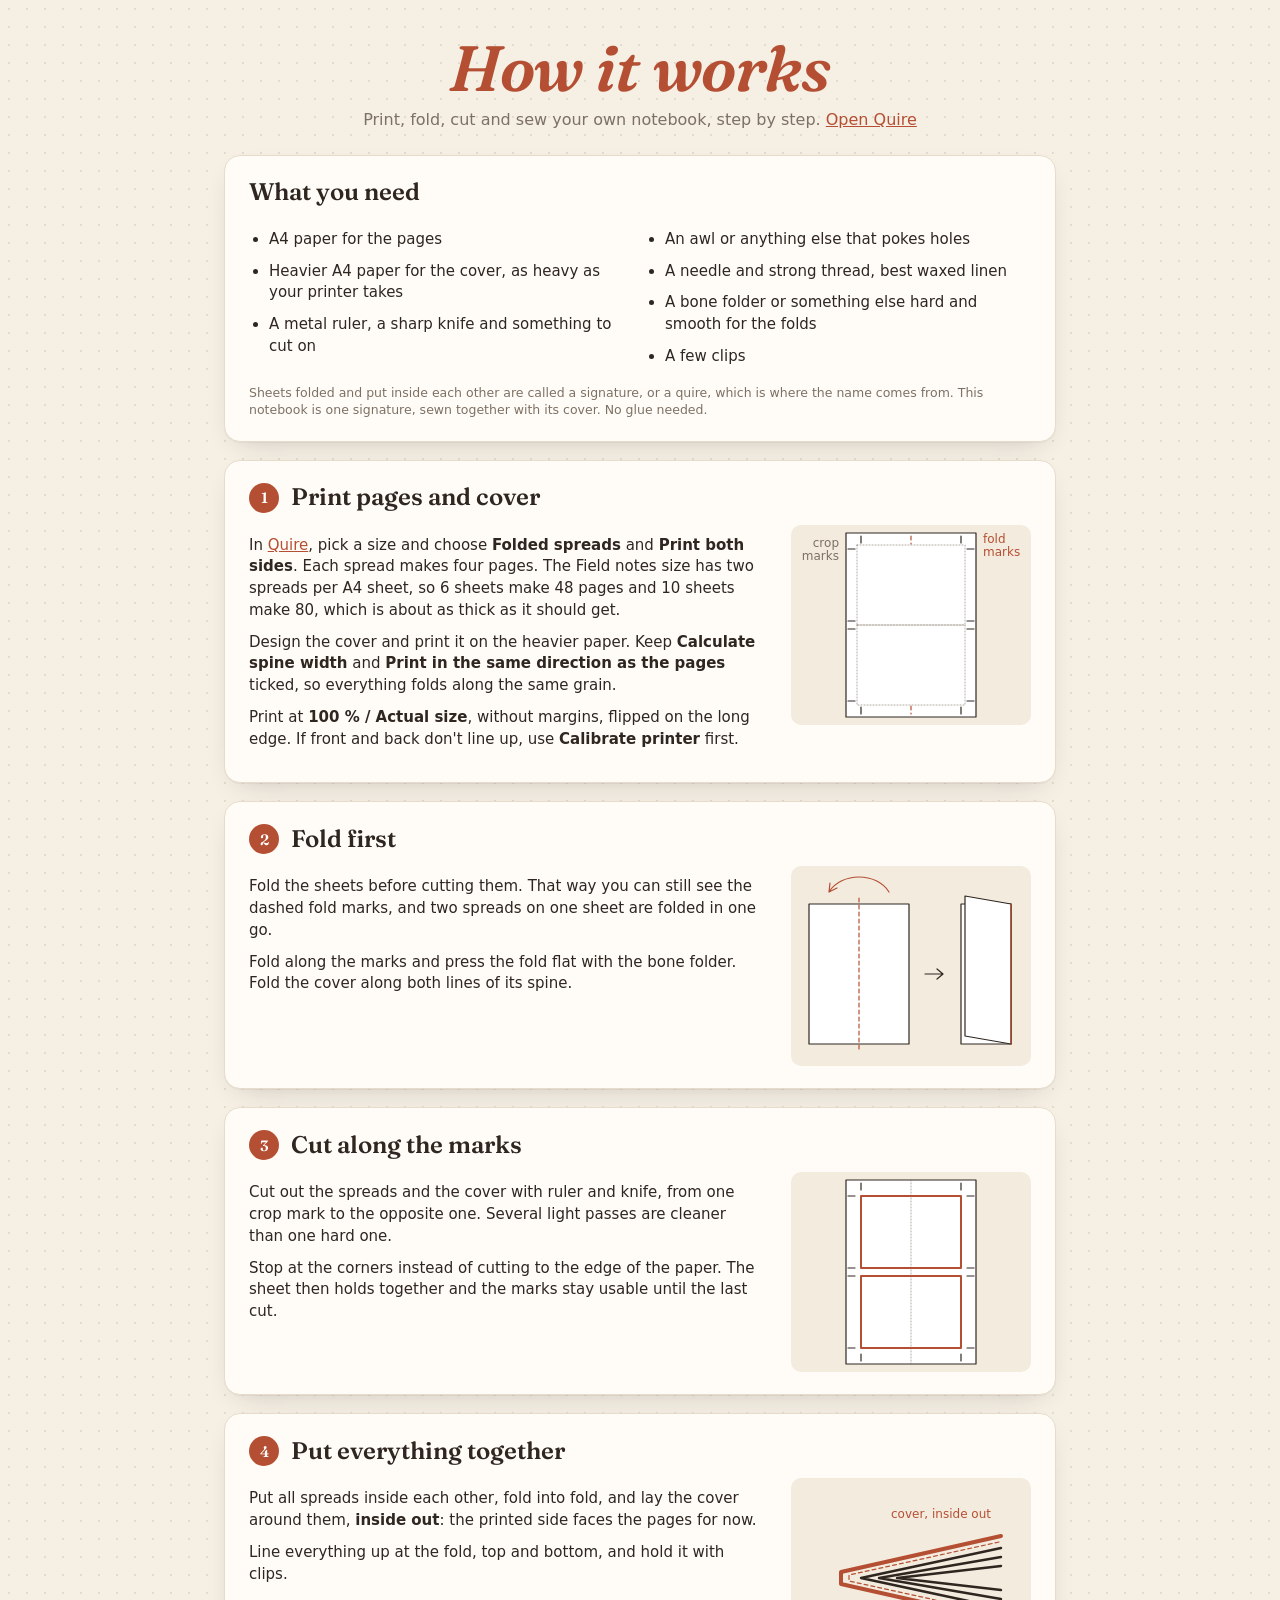
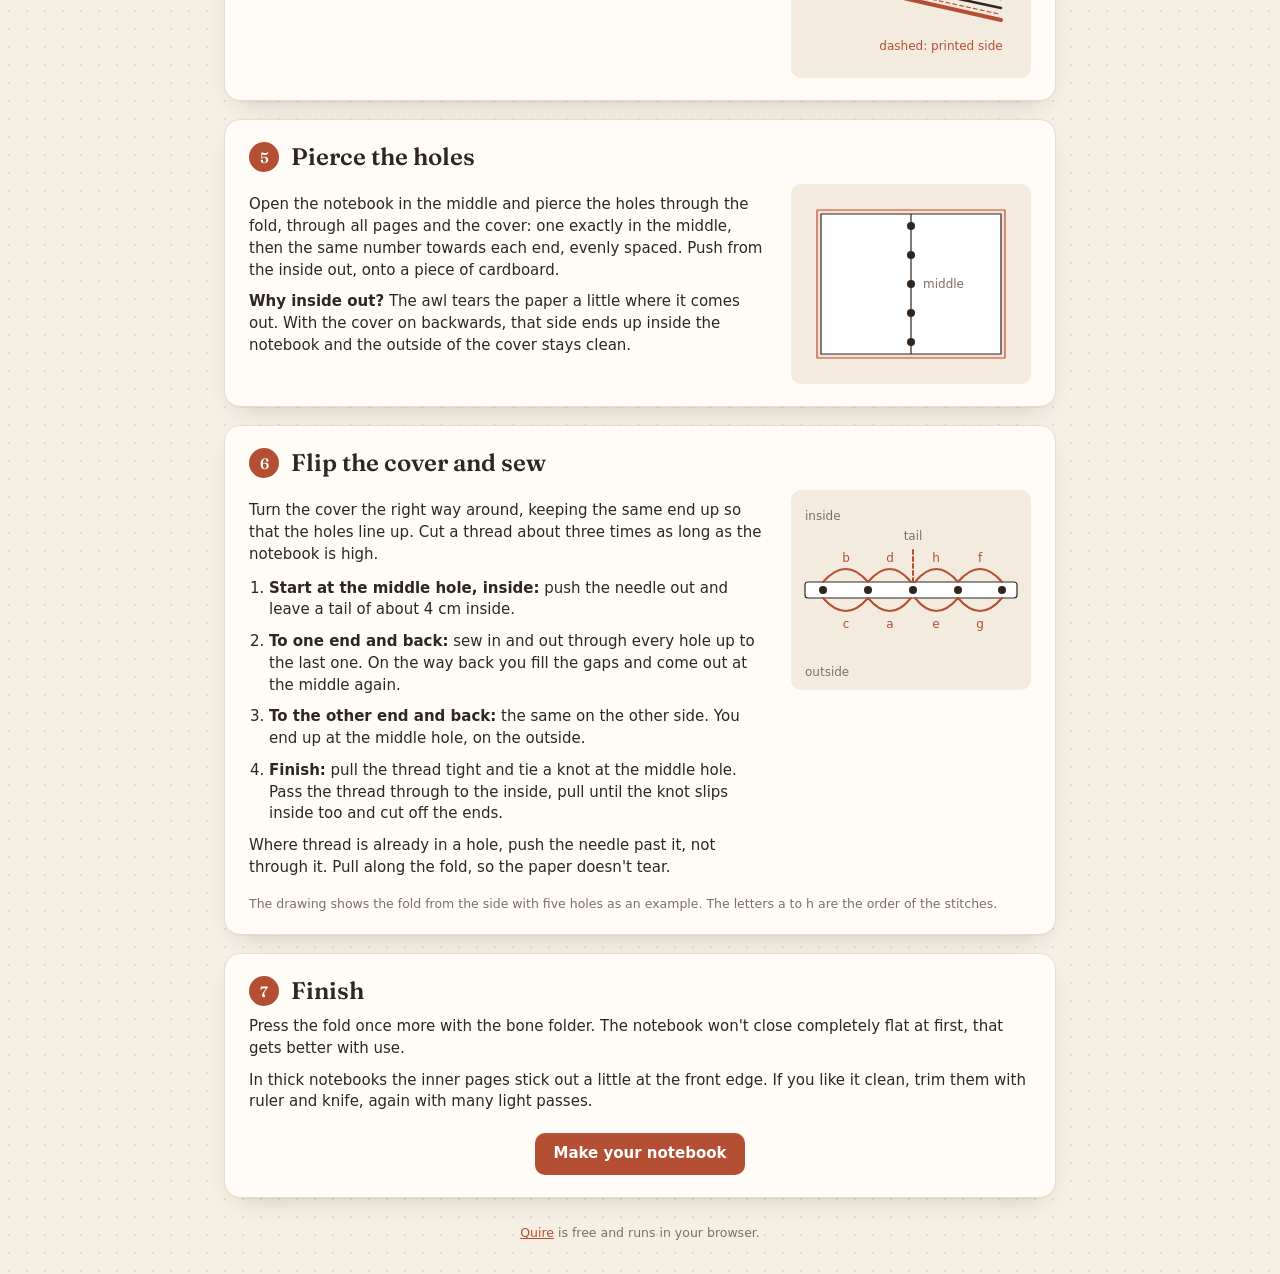
==== how-it-works.html @ bc5309c1 "Added how it works and new domain" ====
<!DOCTYPE html>
<html lang="en">
<head>
<meta charset="utf-8">
<meta name="viewport" content="width=device-width,initial-scale=1">
<title>How to print and sew your own notebook – Quire</title>
<meta name="description" content="Step by step: print notebook pages and a cover on A4 paper, fold and cut them, pierce the fold and sew everything together with thread. No glue needed.">
<link rel="canonical" href="https://quirelet.de/how-it-works.html">
<meta property="og:type" content="article">
<meta property="og:site_name" content="Quire">
<meta property="og:title" content="How to print and sew your own notebook">
<meta property="og:description" content="Print, fold, cut and sew your own notebook, step by step.">
<meta property="og:url" content="https://quirelet.de/how-it-works.html">
<meta property="og:image" content="https://quirelet.de/og.png">
<meta name="twitter:card" content="summary_large_image">
<link rel="icon" href="logo.svg" type="image/svg+xml">
<link rel="stylesheet" href="style.css">
</head>
<body>
<header class="top">
  <h1>How it works</h1>
  <p>Print, fold, cut and sew your own notebook, step by step. <a href="index.html">Open Quire</a></p>
</header>

<main class="steps how">
  <section class="panel">
    <h2>What you need</h2>
    <div class="row">
      <ul>
        <li>A4 paper for the pages</li>
        <li>Heavier A4 paper for the cover, as heavy as your printer takes</li>
        <li>A metal ruler, a sharp knife and something to cut on</li>
      </ul>
      <ul>
        <li>An awl or anything else that pokes holes</li>
        <li>A needle and strong thread, best waxed linen</li>
        <li>A bone folder or something else hard and smooth for the folds</li>
        <li>A few clips</li>
      </ul>
    </div>
    <p class="hint">Sheets folded and put inside each other are called a signature, or a quire, which is where the name comes from. This notebook is one signature, sewn together with its cover. No glue needed.</p>
  </section>

  <section class="panel">
    <h2><span class="num">1</span>Print pages and cover</h2>
    <div class="split">
      <div>
        <p>In <a href="index.html">Quire</a>, pick a size and choose <b>Folded spreads</b> and <b>Print both sides</b>. Each spread makes four pages. The Field notes size has two spreads per A4 sheet, so 6 sheets make 48 pages and 10 sheets make 80, which is about as thick as it should get.</p>
        <p>Design the cover and print it on the heavier paper. Keep <b>Calculate spine width</b> and <b>Print in the same direction as the pages</b> ticked, so everything folds along the same grain.</p>
        <p>Print at <b>100 % / Actual size</b>, without margins, flipped on the long edge. If front and back don't line up, use <b>Calibrate printer</b> first.</p>
      </div>
      <svg viewBox="0 0 240 200" role="img" aria-label="An A4 sheet with two spreads, crop marks at the corners and dashed fold marks in the middle">
        <rect class="p" x="55" y="8" width="130" height="184"/>
        <rect class="s" x="66" y="20" width="108" height="80"/><rect class="s" x="66" y="100" width="108" height="80"/>
        <path d="M70 11v7M170 11v7M70 182v7M170 182v7M57 24h7M57 96h7M57 104h7M57 176h7M176 24h7M176 96h7M176 104h7M176 176h7"/>
        <path class="r d" d="M120 11v8M120 181v8"/>
        <text x="48" y="22" class="e">crop</text><text x="48" y="35" class="e">marks</text>
        <text x="192" y="18" class="r l">fold</text><text x="192" y="31" class="r l">marks</text>
      </svg>
    </div>
  </section>

  <section class="panel">
    <h2><span class="num">2</span>Fold first</h2>
    <div class="split">
      <div>
        <p>Fold the sheets before cutting them. That way you can still see the dashed fold marks, and two spreads on one sheet are folded in one go.</p>
        <p>Fold along the marks and press the fold flat with the bone folder. Fold the cover along both lines of its spine.</p>
      </div>
      <svg viewBox="0 0 240 200" role="img" aria-label="The whole A4 sheet is folded in half along the fold marks">
        <rect class="p" x="18" y="38" width="100" height="140"/><path class="r d" d="M68 32v152"/>
        <path class="r" d="M98 26c-12-20-48-20-60 0M38 26l1-9M38 26l8-4"/>
        <path d="M134 108h18M152 108l-6-5M152 108l-6 5"/>
        <path class="p" d="M220 38h-50v140h50z"/><path class="p" d="M220 38l-46-8v140l46 8z"/><path class="r" d="M220 38v140"/>
      </svg>
    </div>
  </section>

  <section class="panel">
    <h2><span class="num">3</span>Cut along the marks</h2>
    <div class="split">
      <div>
        <p>Cut out the spreads and the cover with ruler and knife, from one crop mark to the opposite one. Several light passes are cleaner than one hard one.</p>
        <p>Stop at the corners instead of cutting to the edge of the paper. The sheet then holds together and the marks stay usable until the last cut.</p>
      </div>
      <svg viewBox="0 0 240 200" role="img" aria-label="Cutting lines around both spreads that stop before the paper edge">
        <rect class="p" x="55" y="8" width="130" height="184"/><path class="s" d="M120 8v184"/>
        <path d="M70 11v7M170 11v7M70 182v7M170 182v7M57 24h7M57 96h7M57 104h7M57 176h7M176 24h7M176 96h7M176 104h7M176 176h7"/>
        <rect class="cut" x="70" y="24" width="100" height="72"/><rect class="cut" x="70" y="104" width="100" height="72"/>
      </svg>
    </div>
  </section>

  <section class="panel">
    <h2><span class="num">4</span>Put everything together</h2>
    <div class="split">
      <div>
        <p>Put all spreads inside each other, fold into fold, and lay the cover around them, <b>inside out</b>: the printed side faces the pages for now.</p>
        <p>Line everything up at the fold, top and bottom, and hold it with clips.</p>
      </div>
      <svg viewBox="0 0 240 200" role="img" aria-label="Nested spreads seen from the end with the cover around them, its printed side facing the pages">
        <path class="w" d="M210 70L70 100l140 30M210 79L88 100l122 21M210 88L106 100l104 12"/>
        <path class="cover" d="M210 58L50 94v12l160 36"/><path class="r d" d="M208 64L58 97v6l150 33"/>
        <text x="150" y="40" class="r">cover, inside out</text><text x="150" y="172" class="r">dashed: printed side</text>
      </svg>
    </div>
  </section>

  <section class="panel">
    <h2><span class="num">5</span>Pierce the holes</h2>
    <div class="split">
      <div>
        <p>Open the notebook in the middle and pierce the holes through the fold, through all pages and the cover: one exactly in the middle, then the same number towards each end, evenly spaced. Push from the inside out, onto a piece of cardboard.</p>
        <p><b>Why inside out?</b> The awl tears the paper a little where it comes out. With the cover on backwards, that side ends up inside the notebook and the outside of the cover stays clean.</p>
      </div>
      <svg viewBox="0 0 240 200" role="img" aria-label="The notebook opened in the middle, with evenly spaced holes in the fold">
        <rect class="coverbox" x="26" y="26" width="188" height="148"/><path class="p" d="M30 30h90v140H30zM120 30h90v140h-90z"/>
        <g class="dot"><circle cx="120" cy="42" r="4"/><circle cx="120" cy="71" r="4"/><circle cx="120" cy="100" r="4"/><circle cx="120" cy="129" r="4"/><circle cx="120" cy="158" r="4"/></g>
        <text x="132" y="104" class="l">middle</text>
      </svg>
    </div>
  </section>

  <section class="panel">
    <h2><span class="num">6</span>Flip the cover and sew</h2>
    <div class="split">
      <div>
        <p>Turn the cover the right way around, keeping the same end up so that the holes line up. Cut a thread about three times as long as the notebook is high.</p>
        <ol>
          <li><b>Start at the middle hole, inside:</b> push the needle out and leave a tail of about 4&nbsp;cm inside.</li>
          <li><b>To one end and back:</b> sew in and out through every hole up to the last one. On the way back you fill the gaps and come out at the middle again.</li>
          <li><b>To the other end and back:</b> the same on the other side. You end up at the middle hole, on the outside.</li>
          <li><b>Finish:</b> pull the thread tight and tie a knot at the middle hole. Pass the thread through to the inside, pull until the knot slips inside too and cut off the ends.</li>
        </ol>
        <p>Where thread is already in a hole, push the needle past it, not through it. Pull along the fold, so the paper doesn't tear.</p>
      </div>
      <svg viewBox="0 0 240 200" role="img" aria-label="The path of the thread through five holes, seen from the side. It starts inside at the middle, goes in and out to the left end and back, then to the right end and back, and ends outside at the middle">
        <rect class="p" x="14" y="92" width="212" height="16" rx="3"/>
        <path class="t" d="M77 92Q55 66 32 92M120 92Q99 66 77 92M167 92Q145 66 124 92M211 92Q189 66 167 92"/>
        <path class="t" d="M120 108Q99 134 77 108M32 108Q55 134 77 108M124 108Q145 134 167 108M167 108Q189 134 211 108"/>
        <path class="t d" d="M122 92V58"/>
        <g class="dot"><circle cx="32" cy="100" r="4"/><circle cx="77" cy="100" r="4"/><circle cx="122" cy="100" r="4"/><circle cx="167" cy="100" r="4"/><circle cx="211" cy="100" r="4"/></g>
        <text x="99" y="138" class="r">a</text><text x="55" y="72" class="r">b</text><text x="55" y="138" class="r">c</text><text x="99" y="72" class="r">d</text><text x="145" y="138" class="r">e</text><text x="189" y="72" class="r">f</text><text x="189" y="138" class="r">g</text><text x="145" y="72" class="r">h</text>
        <text x="122" y="50">tail</text><text x="14" y="30" class="l">inside</text><text x="14" y="186" class="l">outside</text>
      </svg>
    </div>
    <p class="hint">The drawing shows the fold from the side with five holes as an example. The letters a to h are the order of the stitches.</p>
  </section>

  <section class="panel">
    <h2><span class="num">7</span>Finish</h2>
    <p>Press the fold once more with the bone folder. The notebook won't close completely flat at first, that gets better with use.</p>
    <p>In thick notebooks the inner pages stick out a little at the front edge. If you like it clean, trim them with ruler and knife, again with many light passes.</p>
    <div class="btns center"><a class="btn" href="index.html">Make your notebook</a></div>
  </section>
</main>

<footer class="foot"><a href="index.html">Quire</a> is free and runs in your browser.</footer>
</body>
</html>
---- style.css ----
@font-face { font-family: Fraunces; font-weight: 600; font-display: swap; src: url(fonts/fraunces-600.woff2) format("woff2") }
@font-face { font-family: Fraunces; font-weight: 600; font-style: italic; font-display: swap; src: url(fonts/fraunces-600-italic.woff2) format("woff2") }
:root {
  --bg: #f5efe4;
  --panel: #fffcf7;
  --ink: #2f2620;
  --mute: #7d7064;
  --line: #e7dccb;
  --soft: #f3ebde;
  --acc: #b54f33;
  --acc-soft: #f6dfd5;
  --warn: #a8321f;
  --serif: Fraunces, Georgia, serif;
}
* { box-sizing: border-box; min-width: 0 }
a { color: var(--acc) }
[hidden] { display: none !important }
body {
  margin: 0; color: var(--ink);
  background: var(--bg) radial-gradient(rgba(47, 38, 32, .1) 1px, transparent 1.3px) 0 0 / 18px 18px;
  font: 15px/1.45 system-ui, -apple-system, "Segoe UI", Roboto, sans-serif;
}

.top, .steps, .foot { max-width: 880px; margin: 0 auto; padding-left: 24px; padding-right: 24px }
.top { padding-top: 36px; padding-bottom: 12px; text-align: center }
h1 { font: italic 600 64px/1 var(--serif); color: var(--acc); margin: 0; letter-spacing: -.01em }
.top p { margin: 8px 0 0; color: var(--mute); font-size: 16px }
.steps { padding-top: 12px; padding-bottom: 8px }
.foot { padding-bottom: 32px; color: var(--mute); font-size: 12.5px; text-align: center }
@media (max-width: 640px) { .top, .steps, .foot { padding-left: 16px; padding-right: 16px } h1 { font-size: 52px } }

.panel {
  background: var(--panel); border: 1px solid var(--line); border-radius: 16px; padding: 22px 24px; margin-bottom: 18px;
  box-shadow: 0 1px 0 rgba(47, 38, 32, .04), 0 10px 28px -16px rgba(47, 38, 32, .3);
}
@media (max-width: 640px) { .panel { padding: 18px 16px } }
.bar { display: grid; grid-template-columns: 1fr 1fr auto auto; gap: 8px; align-items: center; padding: 14px 16px }
.bar .msg { grid-column: 1 / -1; margin: 0; color: var(--mute) }
.bar .msg.warn { color: var(--warn) }
.btn:disabled { opacity: .5; cursor: default; filter: none }
@media (max-width: 640px) { .bar { grid-template-columns: 1fr auto auto } .bar select { grid-column: 1 / -1 } }
.panel h2 { font: 600 24px/1.2 var(--serif); margin: 0; display: flex; align-items: center; gap: 12px }
.num { display: inline-grid; place-items: center; width: 30px; height: 30px; border-radius: 50%; background: var(--acc); color: #fff; font: 600 15px var(--serif) }
.sub { margin: 4px 0 6px 42px; color: var(--mute) }

.field label, .lbl { display: block; font-size: 13px; font-weight: 600; margin: 14px 0 4px }
.hint { font-size: 12.5px; color: var(--mute); margin: 6px 0 0; line-height: 1.4 }
.inp { position: relative }
.inp input { padding-right: 58px }
.inp span { position: absolute; right: 30px; top: 50%; transform: translateY(-50%); color: var(--mute); font-size: 13px; pointer-events: none }
input[type=number], input[type=text], select, textarea {
  width: 100%; font: inherit; font-size: 16px; padding: 8px 10px; border: 1px solid var(--line); border-radius: 9px; background: #fff; color: var(--ink);
}
input:focus, select:focus, textarea:focus { outline: 3px solid var(--acc-soft); border-color: var(--acc) }
input:disabled { background: var(--soft); color: var(--mute) }
input[type=color] { width: 100%; height: 41px; border: 1px solid var(--line); border-radius: 9px; padding: 3px; background: #fff; cursor: pointer }
input[type=range] { width: 100%; accent-color: var(--acc) }
input[type=checkbox] { accent-color: var(--acc) }
.narrow { max-width: 200px }

.row { display: grid; grid-template-columns: 1fr 1fr; gap: 10px }
.row3 { display: grid; grid-template-columns: repeat(auto-fit, minmax(90px, 1fr)); gap: 10px }
.row4 { display: grid; grid-template-columns: repeat(4, 1fr); gap: 10px }
@media (max-width: 640px) { .row4 { grid-template-columns: 1fr 1fr } }
.row.url { grid-template-columns: 1fr auto }
.row.src { gap: 16px; align-items: end; margin: 12px 0 16px }
@media (max-width: 640px) { .row.src { grid-template-columns: 1fr } }

.split { display: grid; grid-template-columns: minmax(0, 1fr) 240px; gap: 28px; align-items: start; margin-top: 12px }
@media (max-width: 640px) { .split { grid-template-columns: 1fr } }

.seg { display: grid; grid-template-columns: repeat(4, 1fr); gap: 4px; background: var(--soft); padding: 4px; border-radius: 11px }
.seg.two { grid-template-columns: 1fr 1fr }
.seg button { border: 0; background: none; padding: 8px 2px; border-radius: 8px; font: inherit; font-size: 13px; cursor: pointer; color: var(--mute) }
.seg button svg { display: block; width: 18px; height: 18px; margin: 0 auto 3px; fill: none; stroke: currentColor; stroke-width: 1.3 }
.seg button:hover { color: var(--ink) }
.seg button.on { background: #fff; color: var(--acc); font-weight: 600; box-shadow: 0 1px 3px rgba(47, 38, 32, .2) }

.chk { display: flex; gap: 8px; align-items: center; font-size: 14px; margin-top: 14px; cursor: pointer }
.chk input { width: 18px; height: 18px; margin: 0 }
.chk.end { align-self: end; min-height: 41px; margin: 0 }

details.more { margin-top: 16px; border-top: 1px dashed var(--line); padding-top: 12px }
details.more summary { cursor: pointer; font-size: 13px; font-weight: 600; color: var(--acc) }

.drop { display: block; border: 1.5px dashed #d8c8b0; border-radius: 11px; padding: 14px; text-align: center; color: var(--mute); background: var(--soft); cursor: pointer; font-size: 14px }
.drop b { color: var(--acc) }
.drop:hover { border-color: var(--acc) }
.drop input { display: none }

.summary { font-size: 13px; background: var(--soft); border-radius: 10px; padding: 10px 12px; margin-top: 16px }
.summary:empty { display: none }
.warn { color: var(--warn); font-weight: 600 }
.msg { font-size: 13px; margin-top: 6px }
.msg:empty { display: none }

.btn { border: 0; background: var(--acc); color: #fff; font: inherit; font-weight: 600; padding: 10px 18px; border-radius: 10px; cursor: pointer; min-height: 42px }
a.btn { display: inline-block; text-decoration: none }
.btn:hover { filter: brightness(1.1) }
.btn.sec { background: var(--soft); color: var(--ink); border: 1px solid var(--line) }
.btn.sec:hover { filter: none; border-color: #d3c3aa }
.btns { display: flex; flex-wrap: wrap; gap: 8px; margin-top: 12px }
.btns.center { justify-content: center; margin-top: 20px }
.tools { display: flex; flex-wrap: wrap; align-items: center; gap: 0 16px }
.tools .lbl { margin-top: 12px; width: 100% }
.tools input { flex: 1 1 200px; width: auto; min-height: 42px }
.icons { display: flex; gap: 8px }
.icons .btn { padding: 0 11px }
.icons svg { display: block; width: 18px; height: 18px; fill: none; stroke: currentColor; stroke-width: 1.4; stroke-linecap: round; stroke-linejoin: round }

.stage { position: relative; background: repeating-conic-gradient(#e6ddd0 0 25%, #f8f3ec 0 50%) 0 0 / 16px 16px; border-radius: 10px; overflow: hidden; user-select: none }
.stage.unlocked { touch-action: none; cursor: grab }
.stagebox { position: relative }
.lock { position: absolute; top: 20px; right: 20px; display: flex; align-items: center; gap: 6px; border: 0; border-radius: 9px; background: #fff; color: var(--acc); box-shadow: 0 1px 2px rgba(47, 38, 32, .2), 0 4px 14px rgba(47, 38, 32, .18); font: inherit; font-size: 13px; font-weight: 600; padding: 8px 12px 8px 10px; cursor: pointer; transition: background .15s, color .15s }
.lock:hover { background: var(--acc-soft) }
.lock svg { width: 16px; height: 16px; fill: none; stroke: currentColor; stroke-width: 1.6; stroke-linecap: round }
.lock rect { fill: currentColor; stroke: none }
.lock path { transform-origin: 11px 8px; transition: transform .15s }
@media (max-width: 640px) { .lock { top: auto; bottom: 12px; right: 12px } }
.stage.empty + .lock { display: none }
.stage.unlocked + .lock { background: var(--acc); color: #fff }
.stage.unlocked + .lock:hover { filter: brightness(1.1) }
.stage.unlocked + .lock path { transform: rotate(28deg) }
.stage .ph { position: absolute; inset: 0; display: grid; place-items: center; color: var(--mute); font-size: 14px; text-align: center; padding: 20px; z-index: 2; pointer-events: none }
.stage .ph span { background: var(--panel); padding: 6px 12px; border-radius: 99px }
.scaled { position: absolute; left: 0; top: 0; transform-origin: 0 0 }
.cov { position: relative; overflow: hidden }
.cov .bgc, .cov .cimg { position: absolute; left: 0; top: 0 }
.cimg { max-width: none; pointer-events: none }
.ov { position: absolute; pointer-events: none }
.trim { outline: 1px dashed rgba(0, 0, 0, .7); box-shadow: 0 0 0 999mm rgba(255, 255, 255, .55) }
.spine { border-left: 1px dashed #000; border-right: 1px dashed #000; background: rgba(181, 79, 51, .22) }
.lab { background: rgba(47, 38, 32, .8); color: #fff; border-radius: 99px; padding: .25em .7em; white-space: nowrap; transform: translateX(-50%) }
.lab.v { writing-mode: vertical-rl; transform: translate(-50%, 0); padding: .7em .25em }

/* cover text */
.texts { isolation: isolate }
.ctext { position: absolute; width: max-content; white-space: pre; text-rendering: geometricPrecision }
.stage .ctext { cursor: pointer }
.stage .ctext::after { content: ""; position: absolute; inset: calc(-8 * var(--px)) } /* bigger tap area */
.stage .ctext.sel { cursor: move; touch-action: none; z-index: 1 } /* draggable even where texts overlap */
.stage .ctext.sel::after { border: calc(1.5 * var(--px)) solid #fff; outline: calc(1.5 * var(--px)) solid var(--acc) }
.guide { position: absolute; pointer-events: none; background: var(--acc); box-shadow: 0 0 0 var(--px) #fff }
.guide.v { top: 0; bottom: 0; width: calc(1.5 * var(--px)); margin-left: calc(-.75 * var(--px)) }
.guide.h { left: 0; right: 0; height: calc(1.5 * var(--px)); margin-top: calc(-.75 * var(--px)) }
.editing .lab, .editing .lock { display: none }
.swatch { display: flex; align-items: center; gap: 10px; padding: 0 8px 0 18px }
.swatch input { width: 30px; height: 28px; padding: 2px; border-radius: 7px }
.txt { margin-top: 12px }
.txt textarea { display: block; resize: vertical }
.txt .r { display: flex; gap: 8px; margin-top: 8px; align-items: stretch }
.txt select { flex: 1 }
.txt .inp { width: 120px }
.txt .inp input { height: 100% }
.txt .seg { grid-template-columns: repeat(3, 1fr); width: 144px }
.txt .seg button { padding: 0; min-height: 34px; font: 17px var(--serif); color: var(--ink) }
.txt .seg button.on { color: var(--acc) }
.txt .seg svg { margin: 0 auto; stroke-linecap: round; stroke-linejoin: round }
#tDel { margin-left: auto }
@media (max-width: 640px) {
  .stagebox.editing { position: sticky; top: 0; z-index: 3 } /* keeps the cover in view while typing */
  .txt { display: grid; grid-template-columns: 1fr 1fr; gap: 10px }
  .txt .r { display: contents }
  .txt textarea, .txt .hint { grid-column: 1 / -1 }
  .txt .hint { margin: 0 }
  .txt .inp, .txt .seg { width: 100% }
  .txt .swatch { justify-content: center }
  .txt .seg button { min-height: 40px }
  #tDel { margin: 0 }
  #imgTools .btns { display: grid; grid-template-columns: 1fr 1fr }
  #imgTools .btns .btn { padding: 8px }
  #imgTools .swatch { grid-column: 1 / -1; justify-content: center }
}

.previews { display: grid; grid-template-columns: repeat(auto-fit, minmax(220px, 1fr)); gap: 20px; margin-top: 16px }
.pv { display: flex; flex-direction: column; align-items: center; gap: 6px }
.pvbox { position: relative; box-shadow: 0 2px 12px rgba(47, 38, 32, .2); background: #fff; overflow: hidden }
.pv span { font-size: 13px; color: var(--mute); text-align: center }
.tips { font-size: 13px; color: var(--mute); margin: 18px 0 0; padding-left: 18px }
.tips li { margin: 3px 0 }

.calbar { display: flex; flex-wrap: wrap; align-items: center; gap: 10px 16px }
.calbar span { flex: 1 1 260px }
.cal { width: min(680px, calc(100vw - 24px)); max-height: calc(100dvh - 24px); margin: auto; color: inherit; overscroll-behavior: contain }
.cal::backdrop { background: rgba(47, 38, 32, .5) }
.cal h2 { padding-right: 30px }
.cal h3 { font: 600 19px/1.2 var(--serif); margin: 0 0 10px; display: flex; align-items: center; gap: 10px }
.cal p:not(.hint) { margin: 10px 0 }
.cal .top-x { position: sticky; top: 0; height: 0; z-index: 1; text-align: right }
.cal .x { margin: -14px -14px 0 0; width: 34px; height: 34px; border: 0; border-radius: 50%; background: #fff; box-shadow: 0 1px 2px rgba(47, 38, 32, .2), 0 4px 14px rgba(47, 38, 32, .18); color: var(--mute); font-size: 22px; line-height: 1; cursor: pointer }
.cal .x:hover { background: var(--soft) }
.cal .step { border-top: 1px dashed var(--line); margin-top: 20px; padding-top: 18px }
.cal .art { width: 260px; max-width: 100%; background: #fff; border: 1px solid var(--line); border-radius: 10px; overflow: hidden }
.cal .art.wide { width: 100% }
.cal .art svg { display: block; height: auto }

/* tutorial */
.how p:not(.hint), .how li { margin: 10px 0 }
.how ul, .how ol { margin: 12px 0 0; padding-left: 20px }
.how .split svg { width: 100%; background: var(--soft); border-radius: 10px; fill: none; stroke: var(--ink); stroke-width: 1.2; stroke-linejoin: round; stroke-linecap: round }
.how .p, .how .w { fill: #fff }
.how .w { stroke-width: 2.4; fill: none }
.how .s { stroke: var(--mute); stroke-width: .6; stroke-dasharray: 1 2 }
.how .r, .how .cut, .how .t, .how .cover { stroke: var(--acc) }
.how .cut, .how .t { stroke-width: 2 }
.how .cover { stroke-width: 4 }
.how .d { stroke-dasharray: 4 3 }
.how .coverbox { fill: var(--acc-soft); stroke: var(--acc) }
.how .dot circle { fill: var(--ink); stroke: none }
.how text { fill: var(--mute); stroke: none; font-size: 12px; text-anchor: middle }
.how text.l { text-anchor: start }
.how text.e { text-anchor: end }
.how text.r { fill: var(--acc); stroke: none }
@media print { .how .panel { break-inside: avoid; box-shadow: none } }

/* print sheets */
.sheet { position: relative; overflow: hidden; background: #fff; -webkit-print-color-adjust: exact; print-color-adjust: exact }
.sheet .a { position: absolute }
.sheet svg { display: block }
#print { display: none }
@page { size: 210mm 297mm; margin: 0 }
@media print {
  html, body { background: #fff; margin: 0; padding: 0 }
  .app > *:not(#print) { display: none !important }
  #print { display: block }
  .sheet { break-after: page }
  .sheet:last-child { break-after: auto }
}
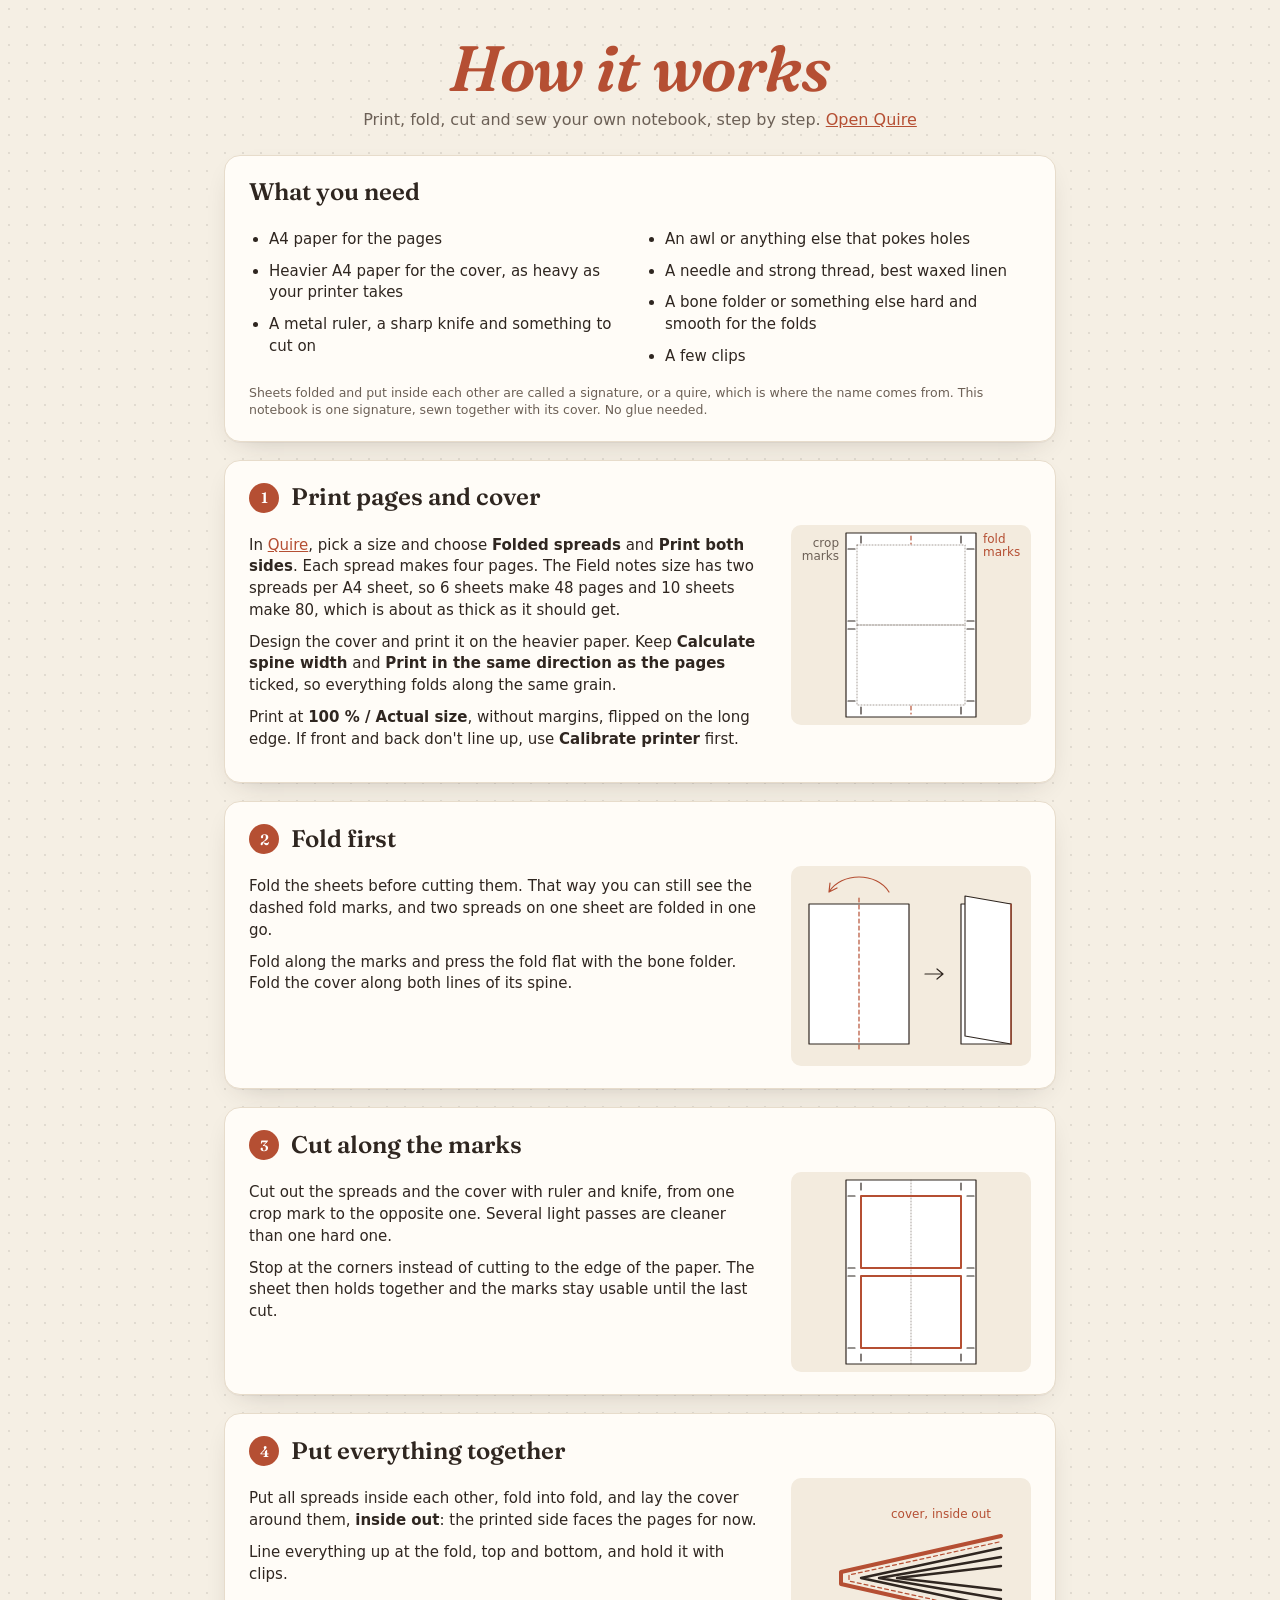
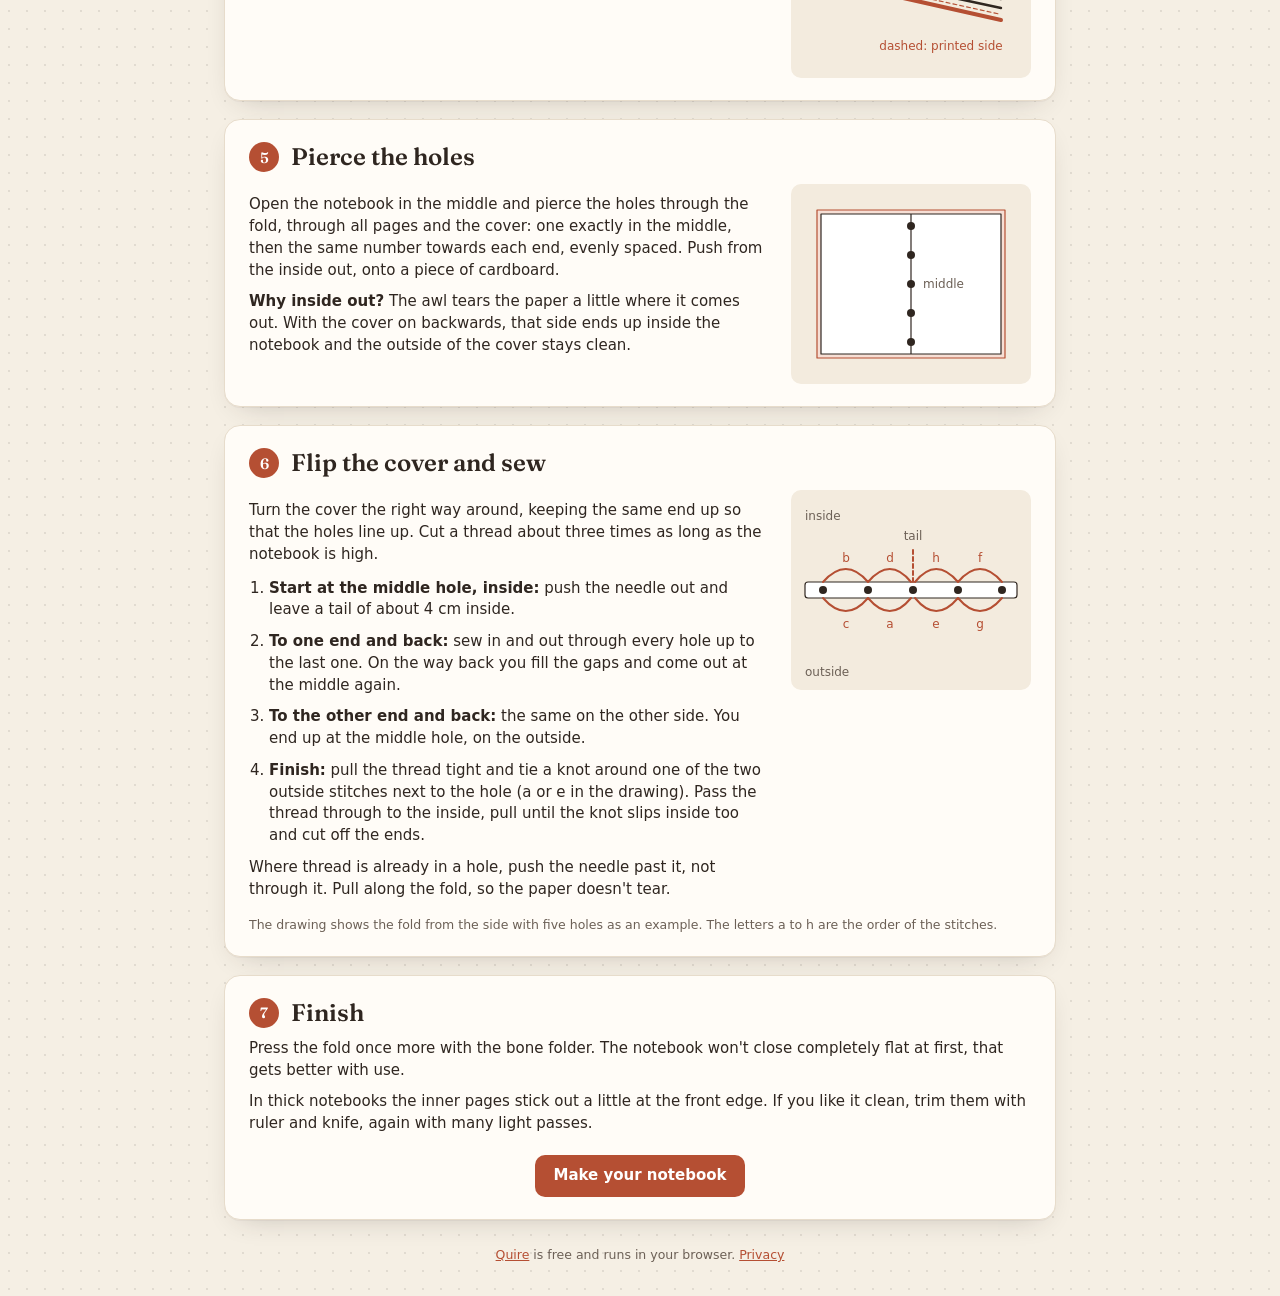
==== commit b3f2e2b3: "added privacy, adjusted how to and readme" ====
--- a/how-it-works.html
+++ b/how-it-works.html
@@ -130,7 +130,7 @@
           <li><b>Start at the middle hole, inside:</b> push the needle out and leave a tail of about 4&nbsp;cm inside.</li>
           <li><b>To one end and back:</b> sew in and out through every hole up to the last one. On the way back you fill the gaps and come out at the middle again.</li>
           <li><b>To the other end and back:</b> the same on the other side. You end up at the middle hole, on the outside.</li>
-          <li><b>Finish:</b> pull the thread tight and tie a knot at the middle hole. Pass the thread through to the inside, pull until the knot slips inside too and cut off the ends.</li>
+          <li><b>Finish:</b> pull the thread tight and tie a knot around one of the two outside stitches next to the hole (a or e in the drawing). Pass the thread through to the inside, pull until the knot slips inside too and cut off the ends.</li>
         </ol>
         <p>Where thread is already in a hole, push the needle past it, not through it. Pull along the fold, so the paper doesn't tear.</p>
       </div>
@@ -155,6 +155,6 @@
   </section>
 </main>
 
-<footer class="foot"><a href="index.html">Quire</a> is free and runs in your browser.</footer>
+<footer class="foot"><a href="index.html">Quire</a> is free and runs in your browser. <a href="privacy.html">Privacy</a></footer>
 </body>
 </html>
--- a/style.css
+++ b/style.css
@@ -4,7 +4,7 @@
   --bg: #f5efe4;
   --panel: #fffcf7;
   --ink: #2f2620;
-  --mute: #7d7064;
+  --mute: #6c6056;
   --line: #e7dccb;
   --soft: #f3ebde;
   --acc: #b54f33;
@@ -83,7 +83,7 @@
 details.more { margin-top: 16px; border-top: 1px dashed var(--line); padding-top: 12px }
 details.more summary { cursor: pointer; font-size: 13px; font-weight: 600; color: var(--acc) }
 
-.drop { display: block; border: 1.5px dashed #d8c8b0; border-radius: 11px; padding: 14px; text-align: center; color: var(--mute); background: var(--soft); cursor: pointer; font-size: 14px }
+.drop { display: block; border: 1.5px dashed #d8c8b0; border-radius: 11px; padding: 14px; text-align: center; color: var(--mute); background: #f8f3ea; cursor: pointer; font-size: 14px }
 .drop b { color: var(--acc) }
 .drop:hover { border-color: var(--acc) }
 .drop input { display: none }
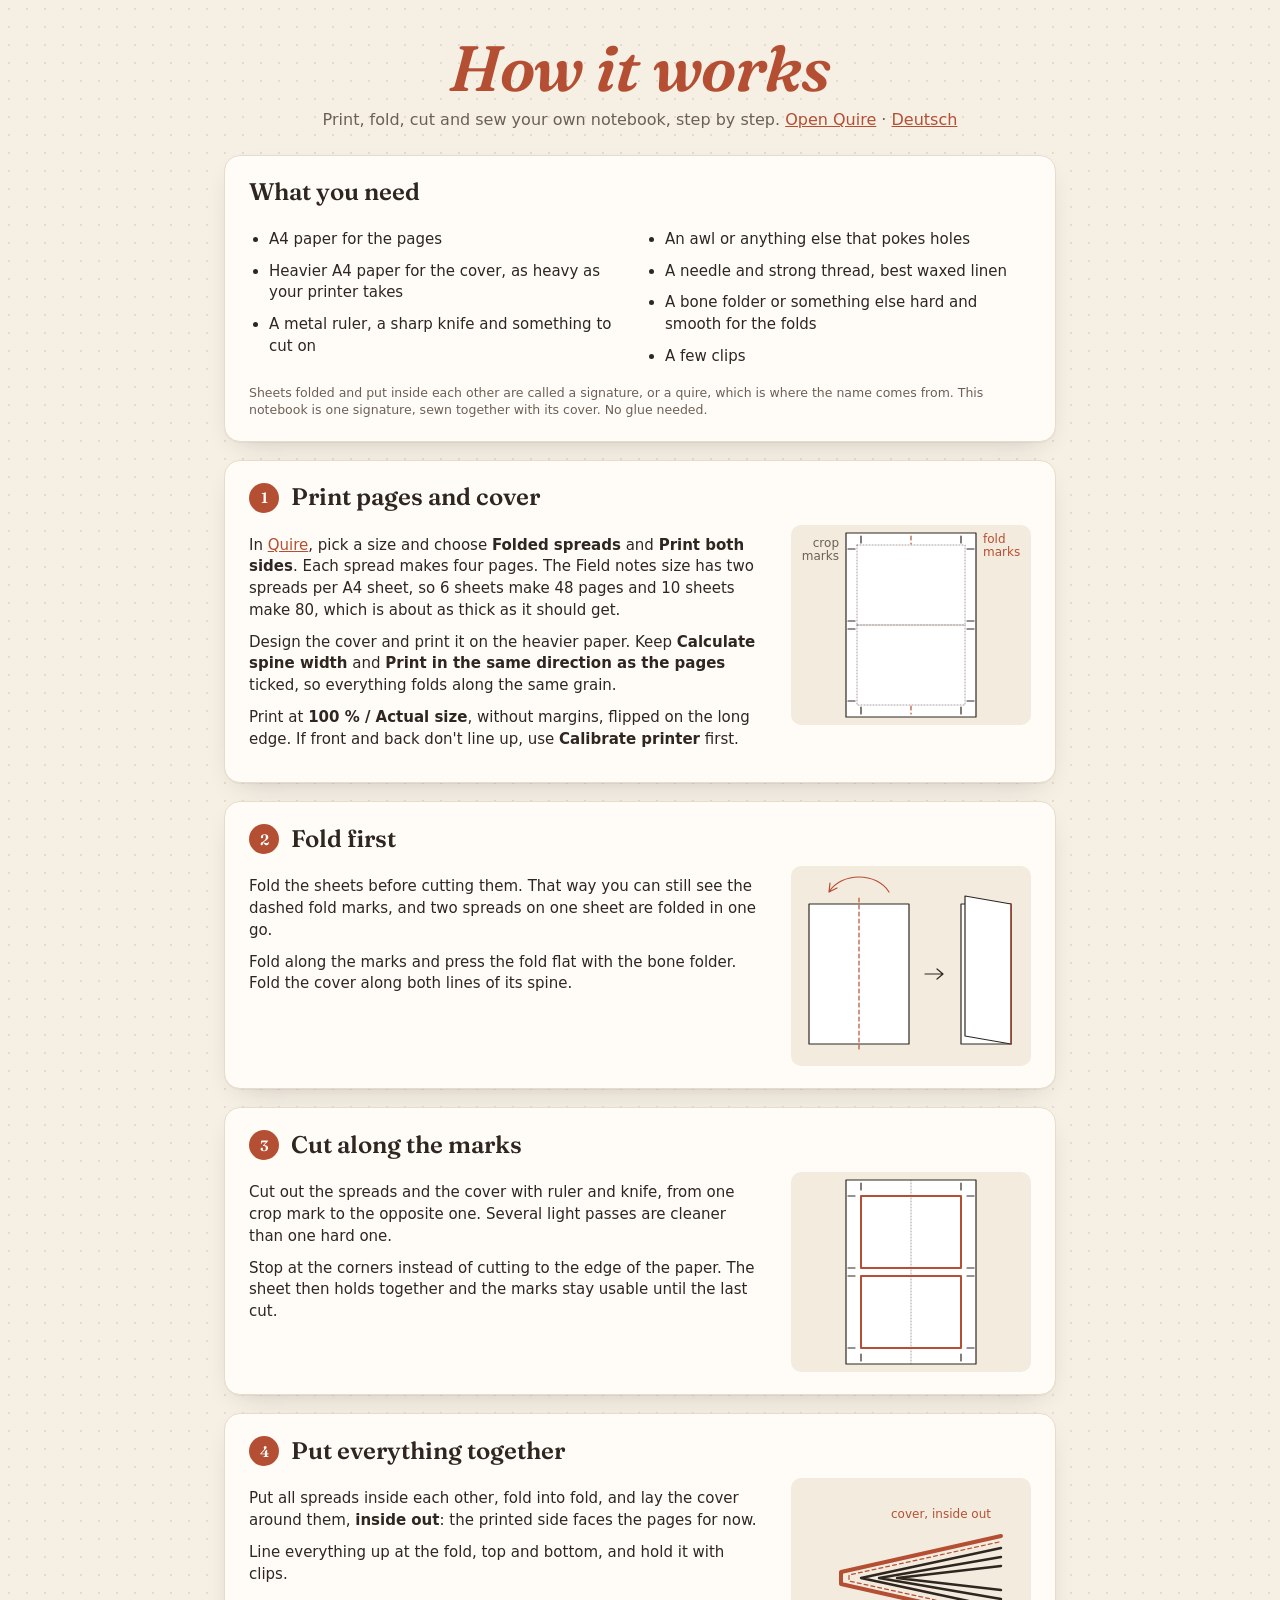
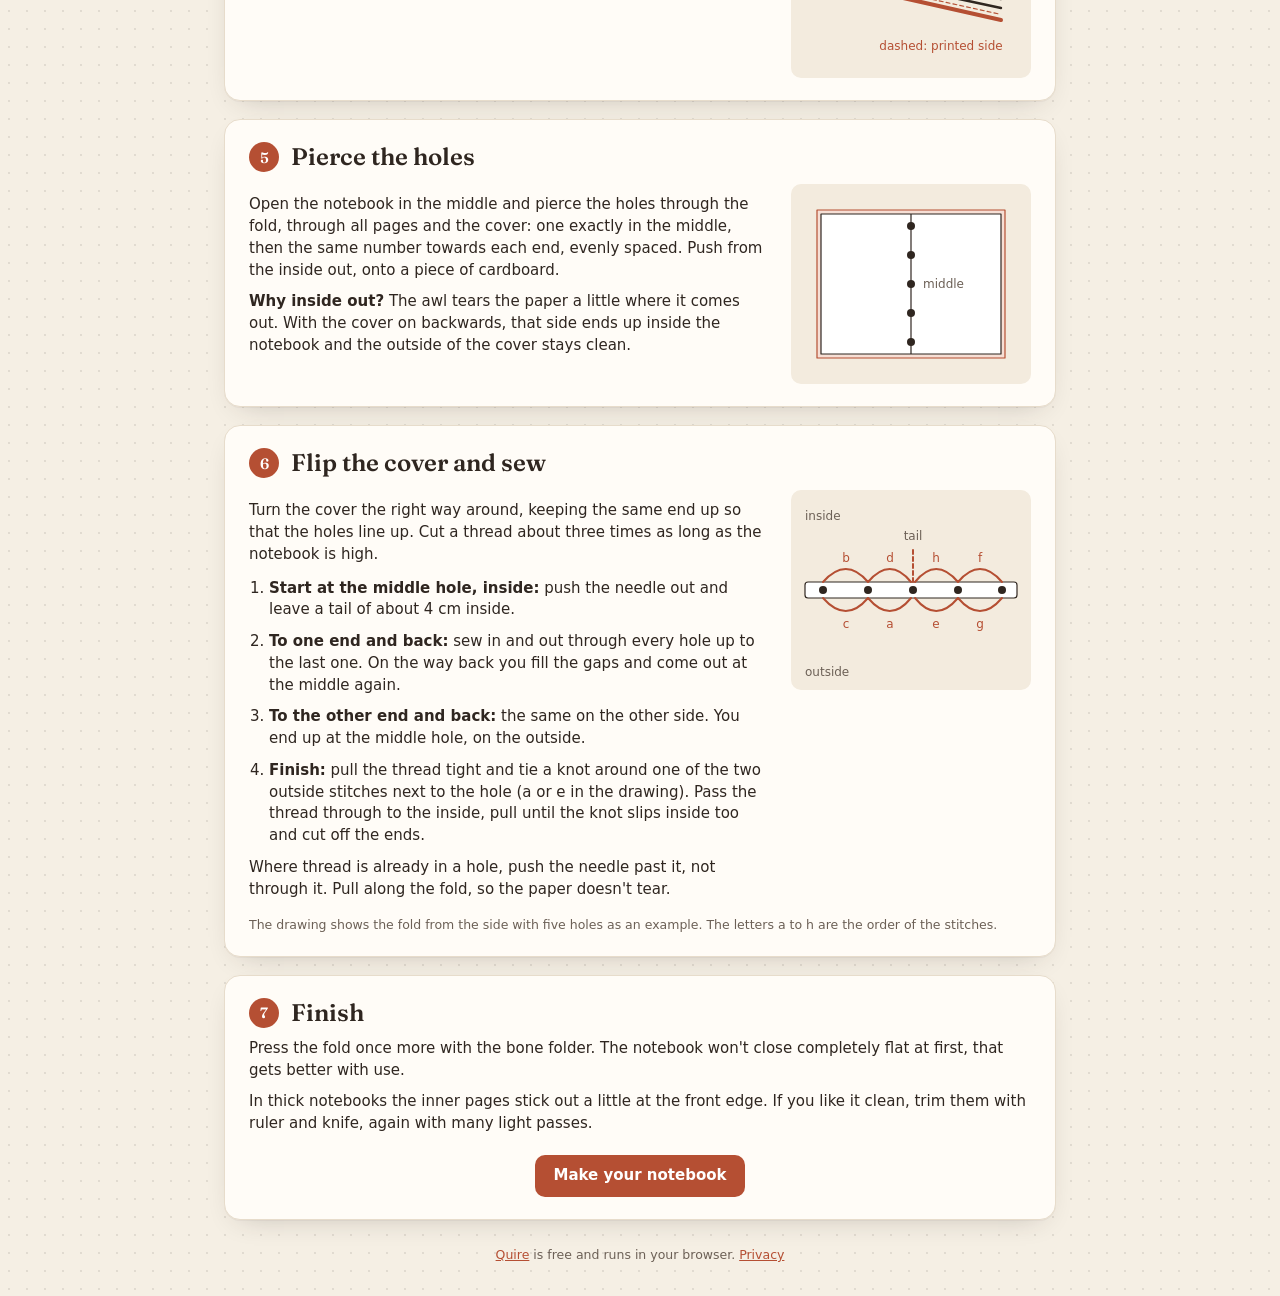
==== commit abb7e3ce: "Added german version" ====
--- a/how-it-works.html
+++ b/how-it-works.html
@@ -6,6 +6,9 @@
 <title>How to print and sew your own notebook – Quire</title>
 <meta name="description" content="Step by step: print notebook pages and a cover on A4 paper, fold and cut them, pierce the fold and sew everything together with thread. No glue needed.">
 <link rel="canonical" href="https://quirelet.de/how-it-works.html">
+<link rel="alternate" hreflang="en" href="https://quirelet.de/how-it-works.html">
+<link rel="alternate" hreflang="de" href="https://quirelet.de/de/how-it-works.html">
+<link rel="alternate" hreflang="x-default" href="https://quirelet.de/how-it-works.html">
 <meta property="og:type" content="article">
 <meta property="og:site_name" content="Quire">
 <meta property="og:title" content="How to print and sew your own notebook">
@@ -19,7 +22,7 @@
 <body>
 <header class="top">
   <h1>How it works</h1>
-  <p>Print, fold, cut and sew your own notebook, step by step. <a href="index.html">Open Quire</a></p>
+  <p>Print, fold, cut and sew your own notebook, step by step. <a href="index.html">Open Quire</a> · <a href="de/how-it-works.html" lang="de" hreflang="de">Deutsch</a></p>
 </header>
 
 <main class="steps how">
